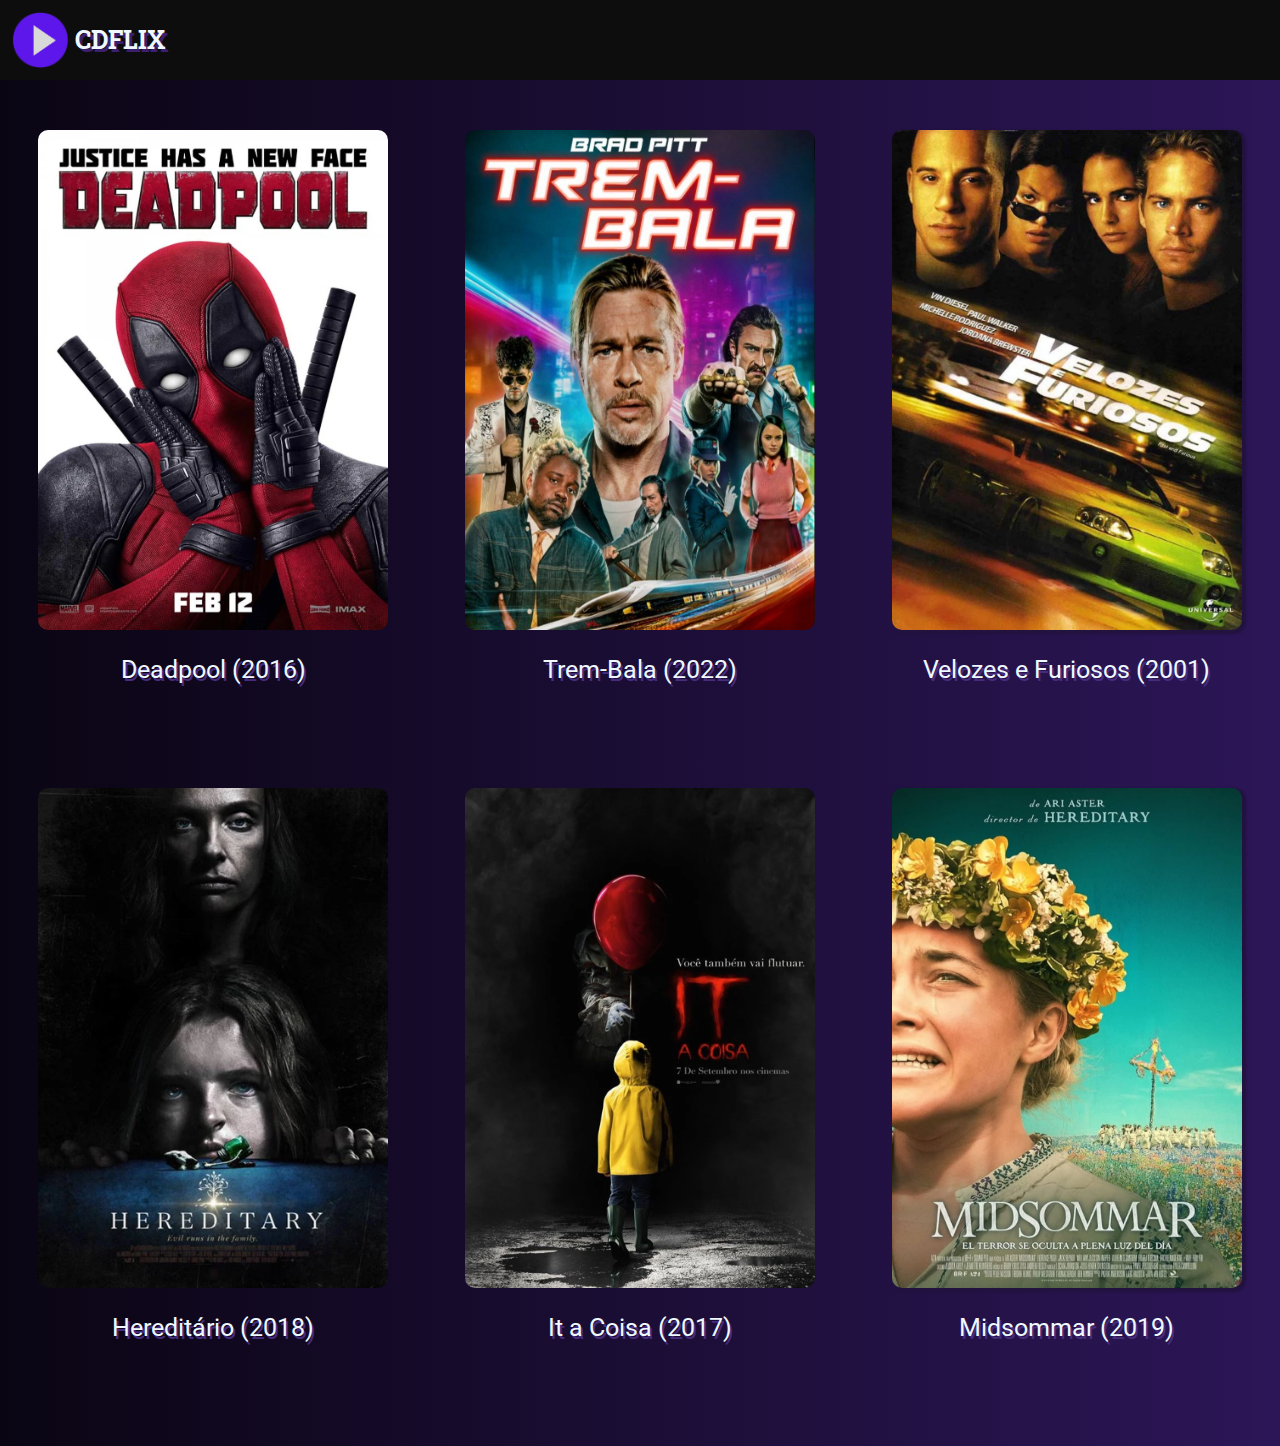
==== index.html @ 3d3a0a9f "adicionando icone e capas de filmes" ====
<!DOCTYPE html>
<html lang="pt-br">
    <head>
        <meta charset="UTF-8">
        <title>Menu</title>
        <link rel="icon" href="img/logo.png" type="image/x-icon"/>
        <style>
            @import url('https://fonts.googleapis.com/css2?family=Roboto+Slab:wght@100..900&display=swap');
            @import url('https://fonts.googleapis.com/css2?family=Roboto:ital,wght@0,100;0,300;0,400;0,500;0,700;0,900;1,100;1,300;1,400;1,500;1,700;1,900&display=swap');

            * {
                margin: 0;
                padding: 0;
                box-sizing: border-box;
                line-height: 1.5;
            }

            body {
                height: 100%;
                background: linear-gradient(to right, #0a0513, #2c1657);
            }

            header {
                width: 100%;
                height: 80px;
                background-color: #0d0d0e;
                display: flex;
                color: aliceblue;
                justify-content: space-between;
                margin-bottom: 50px;
            }

            .div_logo {
                display: flex;
                align-items: center;
                margin-left: 10px;
            }

            .logo {
                height: 60px;
                width: 60px;
            }

            .titulo {
                font-family: "Roboto Slab", serif;
                font-size: 25px;
                margin-left: 5px;
                text-shadow: 3px 3px #3c2070;
            }

            .divfilmesacao {
                display: flex;
                justify-content: space-around;
                flex-wrap: wrap;
            }

            .filmescover {
                height: 500px;
                width: 350px;
                border-radius: 10px;
                box-shadow: 2px 2px 2px 2px #22123f;
                margin-bottom: 10px;
                transition: 0.5s;
            }

            .deadpool {
                box-shadow: none;
            }

            .trembala {
                box-shadow: none;
            }

            .divfilmesterror {
                display: flex;
                justify-content: space-around;
                flex-wrap: wrap;
            }

            .hereditario {
                box-shadow: none;
            }

            .itacoisa {
                box-shadow: none;
            }

            .filmesdiv {
                text-align: center;
                margin-bottom: 100px;
                font-family: "Roboto", sans-serif, cursive;
                text-shadow: 2px 3px #472c7e;
                color: #f0f8ff;
                flex-wrap: wrap;
                font-size: 25px;
            }

            .filmescover:hover {
                transform: scale(1.1);
            }

        </style>
    </head>

    <body>
        <header>
            <div class="div_logo">
                <img class="logo" src="img/logo.png">
                <h1 class="titulo">CDFLIX</h1>
            </div>
        </header>

        <div class="divfilmesacao">
            <div class="filmesdiv">
                <a href="generos/acao/deadpool.html"><img class="filmescover deadpool" src="img/big-poster-do-filme-deadpool-tamanho-90x-0-cm-loot-op-011-geek.png"></a>
                <p>Deadpool (2016)</p>
            </div>
            <div class="filmesdiv">
                <a href="generos/acao/trem-bala.html"><img class="filmescover trembala" src="img/TREM BALA HE.jpeg"></a>
                <p>Trem-Bala (2022)</p>
            </div>
            <div class="filmesdiv">
                <a href="generos/acao/velozes-furiosos.html"><img class="filmescover" src="img/Velozes_e_Furiosos_-_Capa (1).png"></a>
                <p>Velozes e Furiosos (2001)</p>
            </div>
        </div>

        <div class="divfilmesterror">

            <div class="filmesdiv">   
                <a href="generos/terror/hereditario.html"><img class="filmescover hereditario" src="img/hereditario.png"></a>
                <p>Hereditário (2018)</p>
            </div>    
            <div class="filmesdiv">
                <a href="generos/terror/it-a-coisa.html"><img class="filmescover itacoisa" src="img/itacoisa.png"></a>
                <p>It a Coisa (2017)</p>
            </div>    
            <div class="filmesdiv">
                <a href="generos/terror/midsommar.html"><img class="filmescover" src="img/midsommar.png"></a>
                <p>Midsommar (2019)</p>
            </div>
        </div>
    
    </body>
</html>
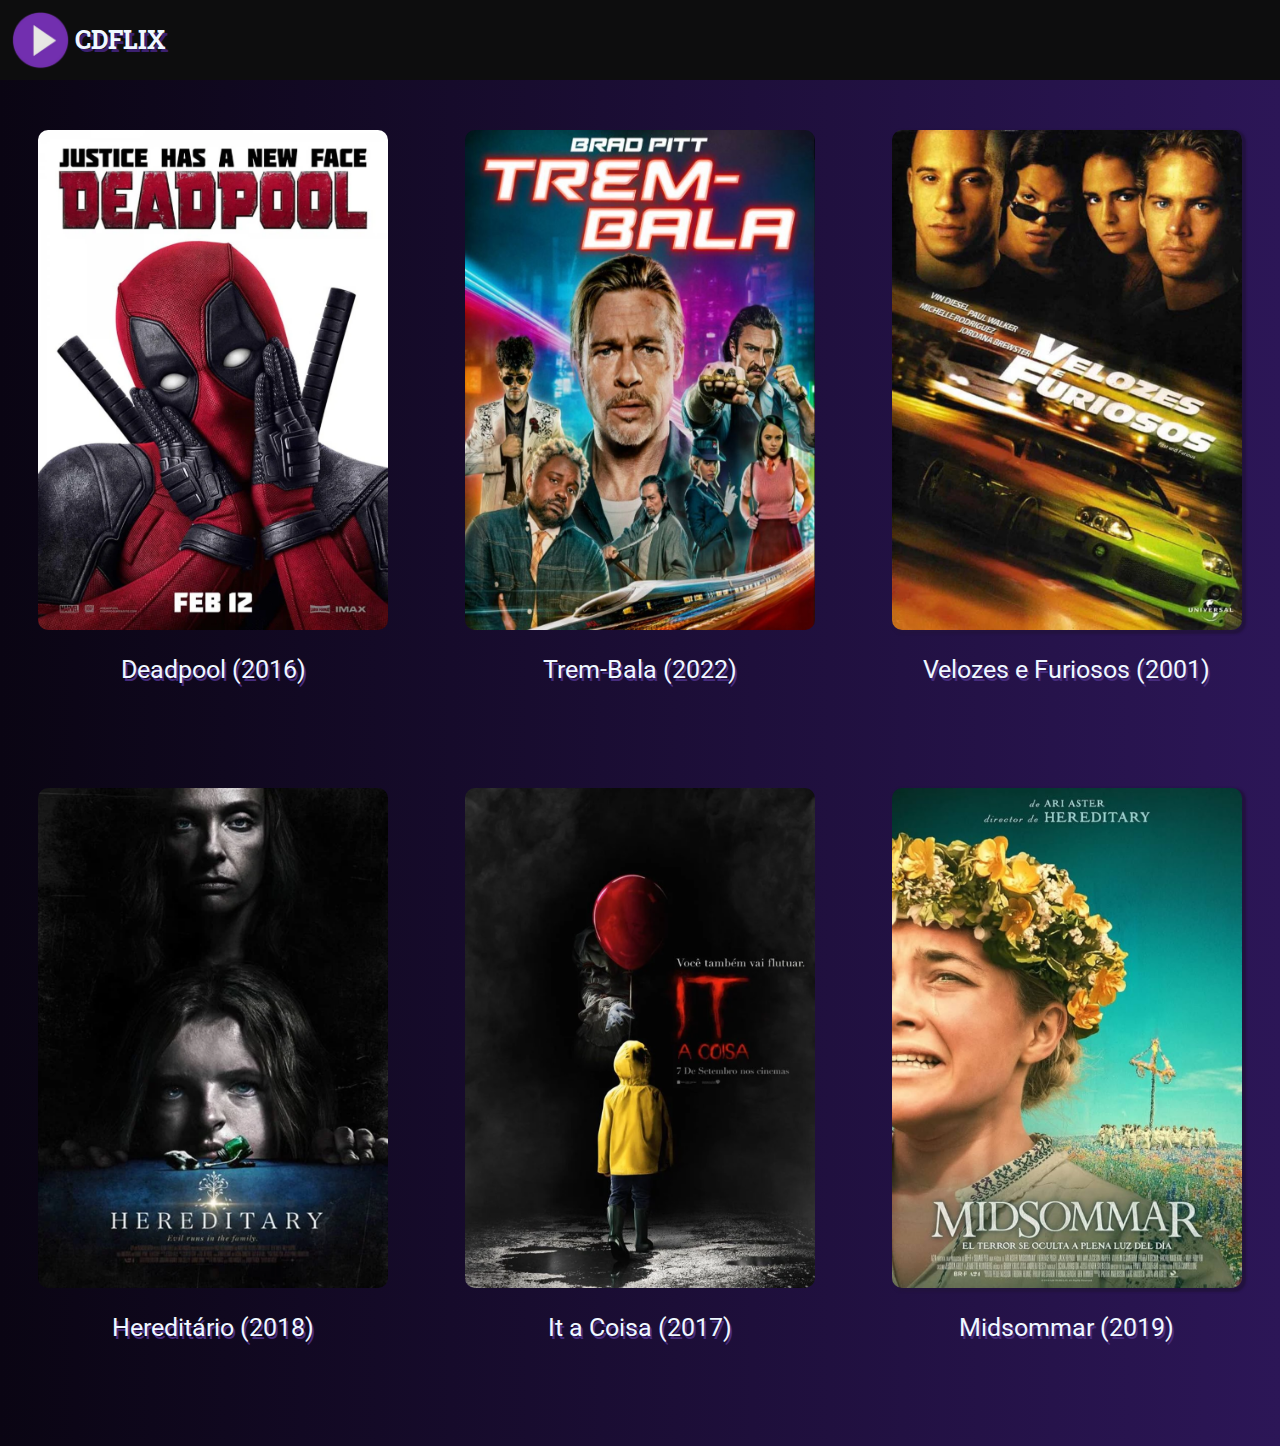
==== commit e5f7e2ec: "adicionando botão voltar nas páginas "bruno.html" e "cainan.html", trocando a cor do header e modifi" ====
--- a/index.html
+++ b/index.html
@@ -3,7 +3,7 @@
     <head>
         <meta charset="UTF-8">
         <title>Menu</title>
-        <link rel="icon" href="img/logo.png" type="image/x-icon"/>
+        <link rel="icon" href="img/a.png" type="image/x-icon"/>
         <style>
             @import url('https://fonts.googleapis.com/css2?family=Roboto+Slab:wght@100..900&display=swap');
             @import url('https://fonts.googleapis.com/css2?family=Roboto:ital,wght@0,100;0,300;0,400;0,500;0,700;0,900;1,100;1,300;1,400;1,500;1,700;1,900&display=swap');
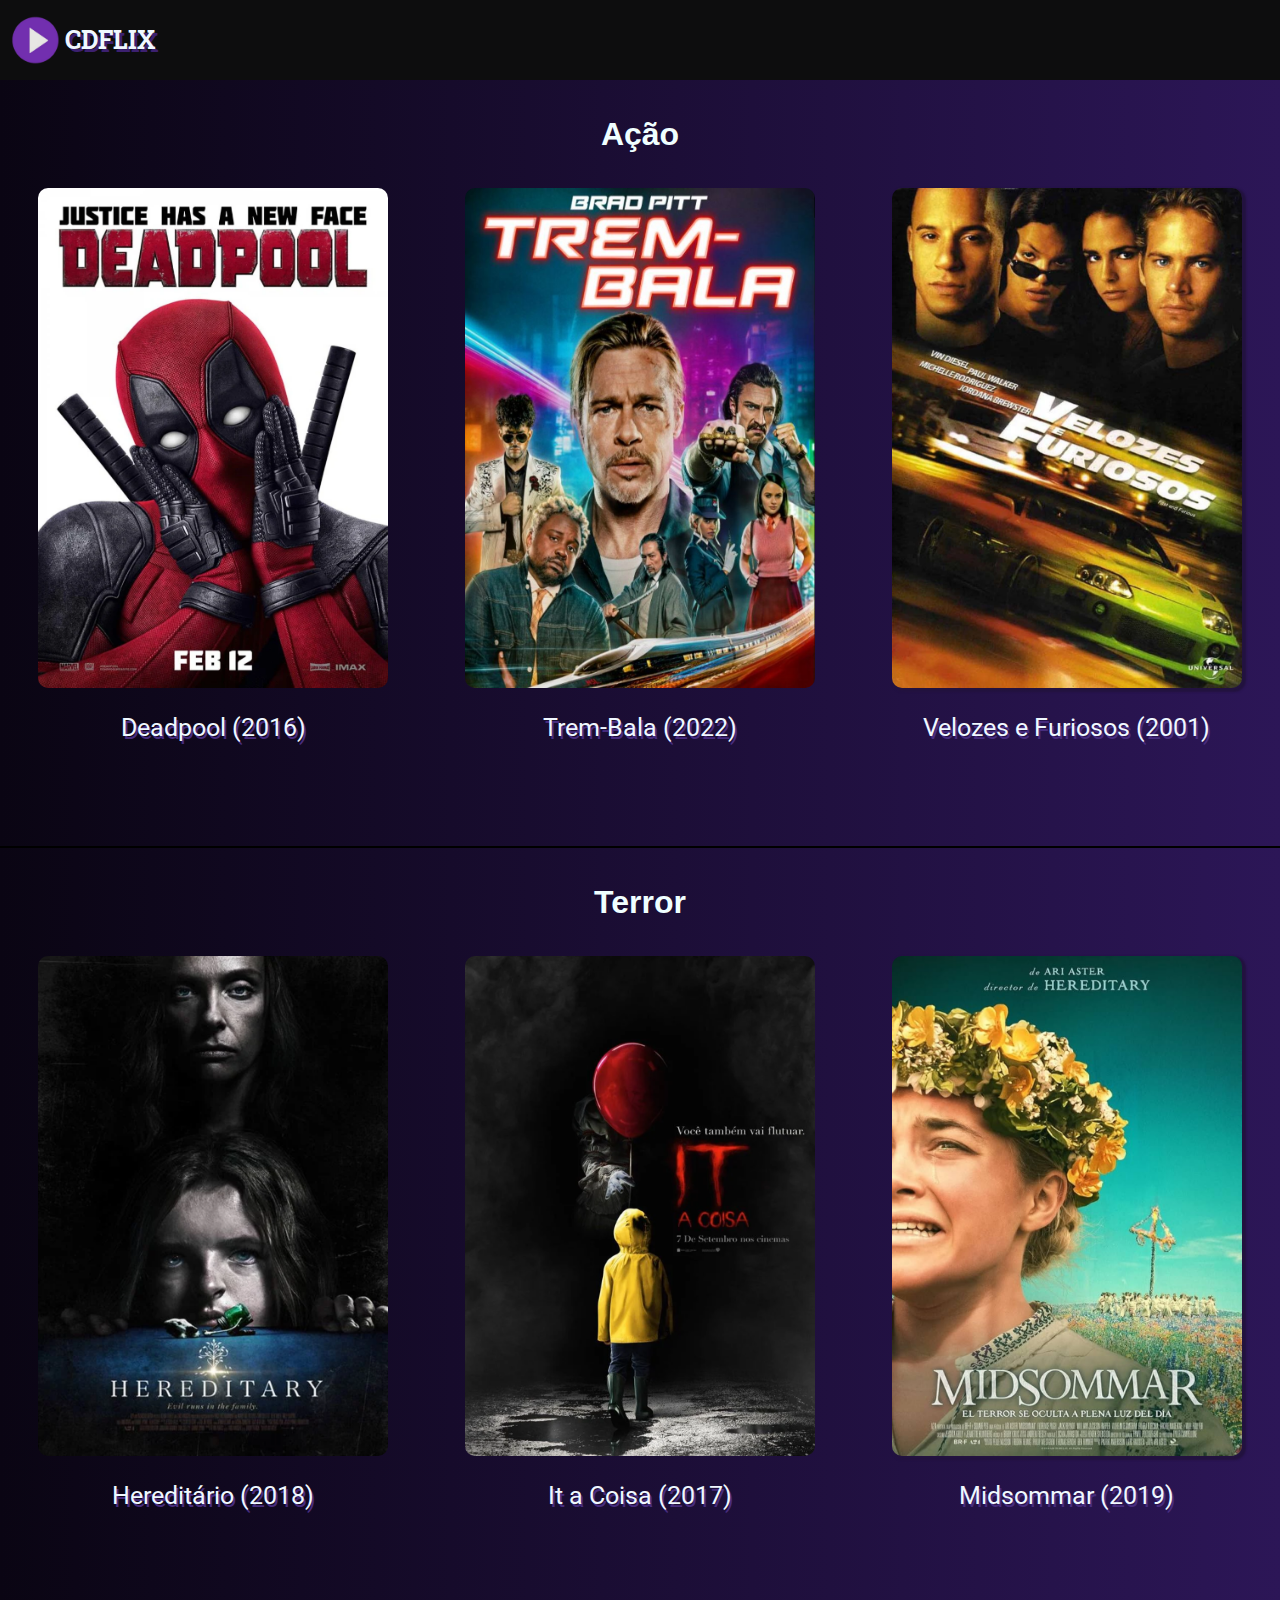
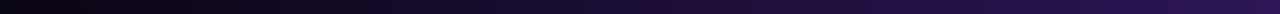
==== commit cb3119cc: "ajustando a página "index.html" e criando as páginas "deadpool.html" e "trem-bala.html" (obs: renome" ====
--- a/index.html
+++ b/index.html
@@ -27,7 +27,7 @@
                 display: flex;
                 color: aliceblue;
                 justify-content: space-between;
-                margin-bottom: 50px;
+                margin-bottom: 30px;
             }
 
             .div_logo {
@@ -37,8 +37,8 @@
             }
 
             .logo {
-                height: 60px;
-                width: 60px;
+                height: 50px;
+                width: 50px;
             }
 
             .titulo {
@@ -99,6 +99,23 @@
                 transform: scale(1.1);
             }
 
+            hr  
+            {
+                border: none;
+                height: 2px;
+                background-color: #000000;
+                margin-bottom: 30px;
+            }
+
+
+            .titulo-categ
+            {
+                color: azure;
+                text-align: center;
+                font-family: Arial, Helvetica, sans-serif;
+                margin-bottom: 30px;
+            }
+
         </style>
     </head>
 
@@ -110,13 +127,14 @@
             </div>
         </header>
 
+        <h1 class="titulo-categ">Ação</h1>
         <div class="divfilmesacao">
             <div class="filmesdiv">
                 <a href="generos/acao/deadpool.html"><img class="filmescover deadpool" src="img/big-poster-do-filme-deadpool-tamanho-90x-0-cm-loot-op-011-geek.png"></a>
                 <p>Deadpool (2016)</p>
             </div>
             <div class="filmesdiv">
-                <a href="generos/acao/trem-bala.html"><img class="filmescover trembala" src="img/TREM BALA HE.jpeg"></a>
+                <a href="generos/acao/trem-bala.html"><img class="filmescover trembala" src="img/TREM_BALA_HE.jpeg"></a>
                 <p>Trem-Bala (2022)</p>
             </div>
             <div class="filmesdiv">
@@ -125,6 +143,9 @@
             </div>
         </div>
 
+        <hr>
+
+        <h1 class="titulo-categ">Terror</h1>
         <div class="divfilmesterror">
 
             <div class="filmesdiv">   
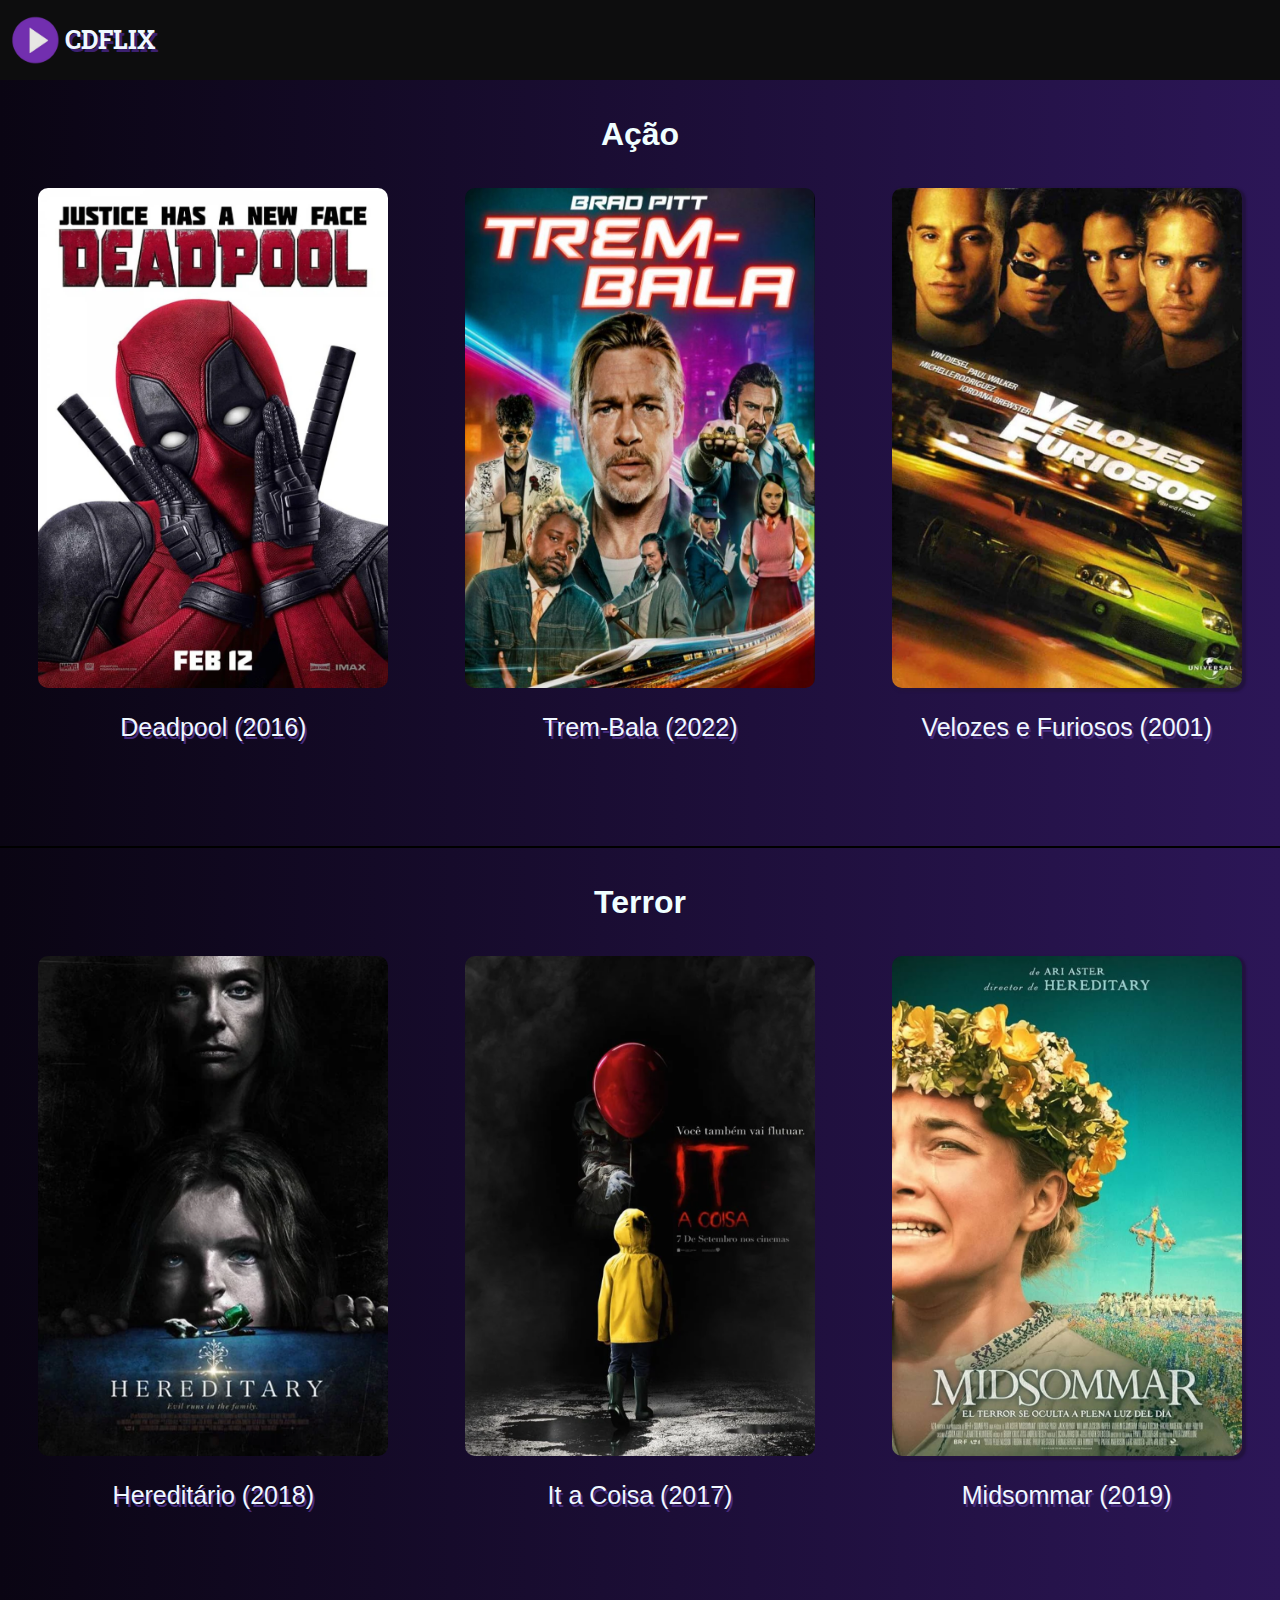
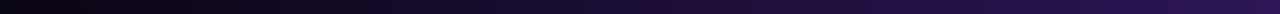
==== commit 42390a5b: "colocando footers, linkando as páginas "sobre_devs.html" com o "bruno.html" e "cainan.html" e atuali" ====
--- a/index.html
+++ b/index.html
@@ -13,6 +13,7 @@
                 padding: 0;
                 box-sizing: border-box;
                 line-height: 1.5;
+                font-family: Arial, Helvetica, sans-serif;
             }
 
             body {
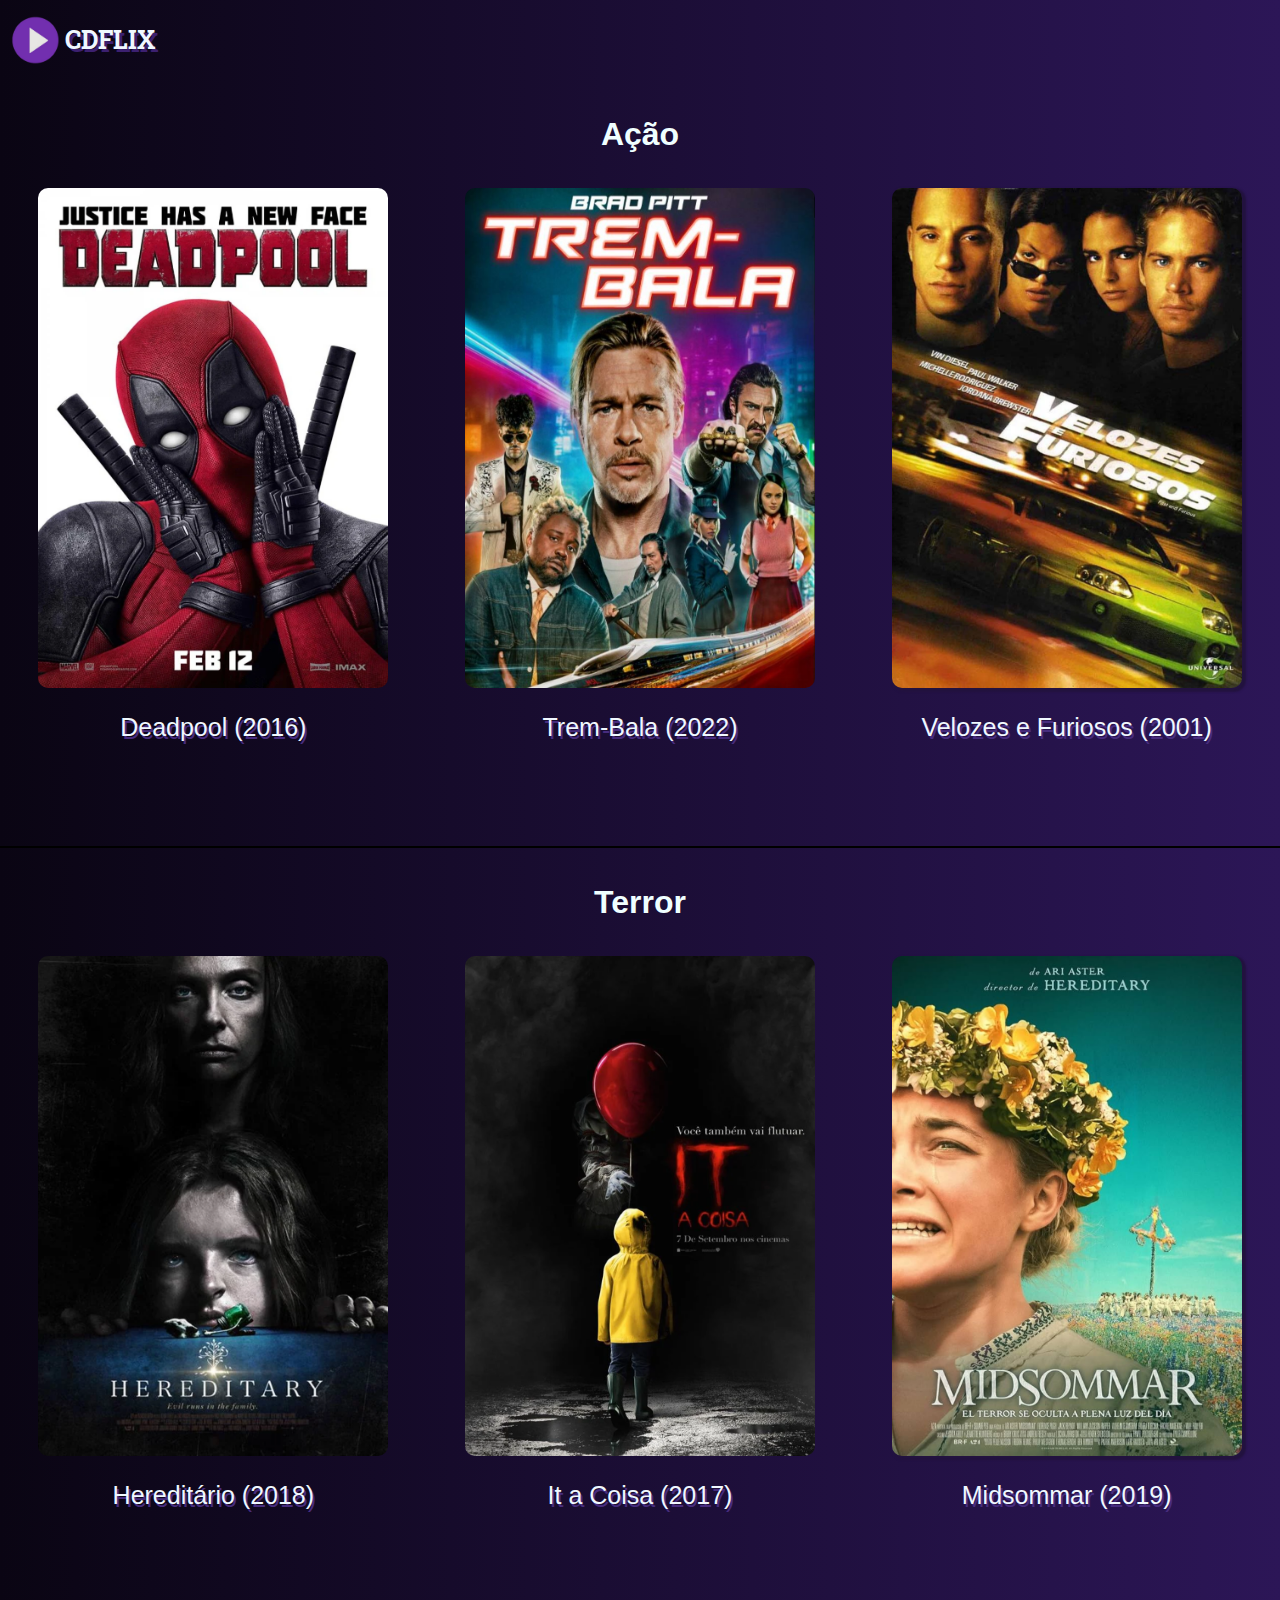
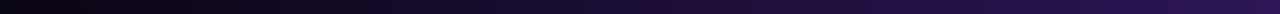
==== commit 5af7b5f6: "alterando o nome do banner "velozes_e_furiosos", inserindo conteúdo nas páginas "velozes-furiosos.ht" ====
--- a/index.html
+++ b/index.html
@@ -3,7 +3,7 @@
     <head>
         <meta charset="UTF-8">
         <title>Menu</title>
-        <link rel="icon" href="img/a.png" type="image/x-icon"/>
+        <link rel="icon" href="img/logo.png" type="image/x-icon"/>
         <style>
             @import url('https://fonts.googleapis.com/css2?family=Roboto+Slab:wght@100..900&display=swap');
             @import url('https://fonts.googleapis.com/css2?family=Roboto:ital,wght@0,100;0,300;0,400;0,500;0,700;0,900;1,100;1,300;1,400;1,500;1,700;1,900&display=swap');
@@ -24,7 +24,6 @@
             header {
                 width: 100%;
                 height: 80px;
-                background-color: #0d0d0e;
                 display: flex;
                 color: aliceblue;
                 justify-content: space-between;
@@ -139,7 +138,7 @@
                 <p>Trem-Bala (2022)</p>
             </div>
             <div class="filmesdiv">
-                <a href="generos/acao/velozes-furiosos.html"><img class="filmescover" src="img/Velozes_e_Furiosos_-_Capa (1).png"></a>
+                <a href="generos/acao/velozes-furiosos.html"><img class="filmescover" src="img/Velozes_e_Furiosos_-_Capa.png"></a>
                 <p>Velozes e Furiosos (2001)</p>
             </div>
         </div>
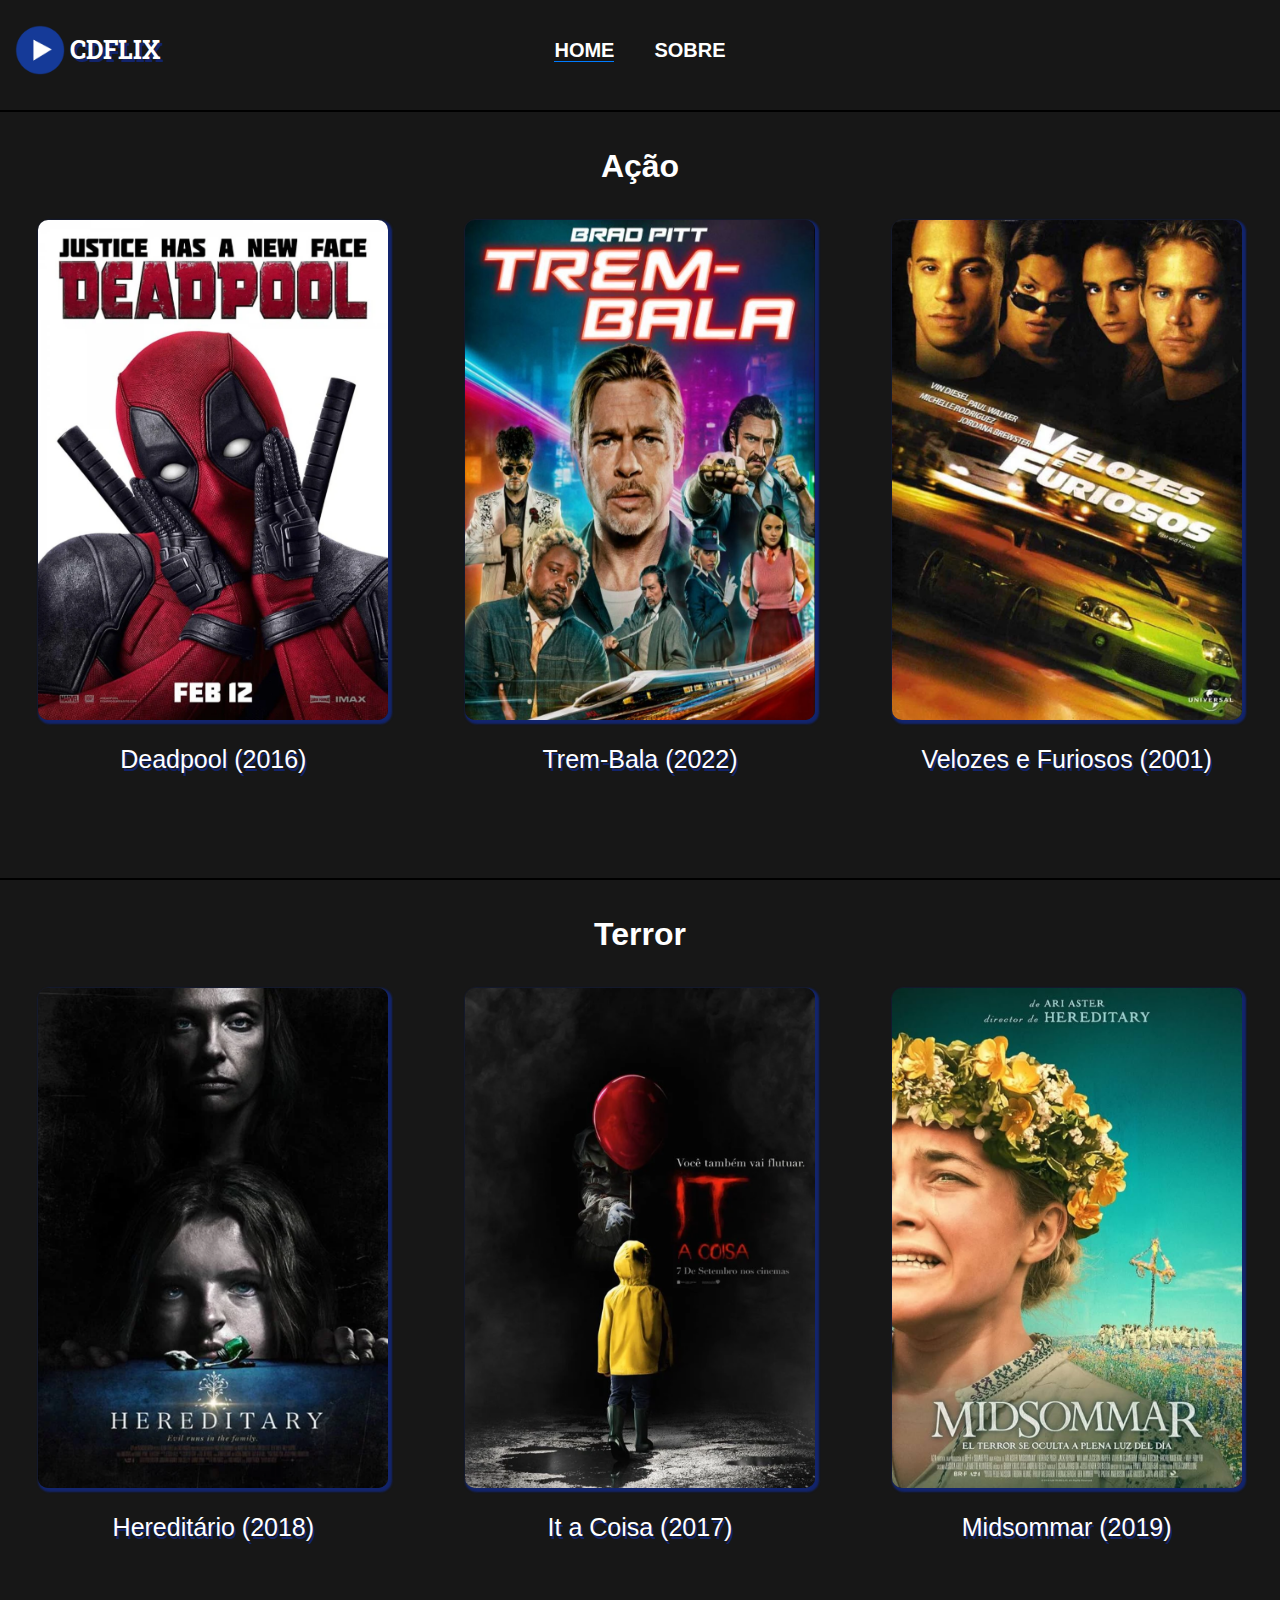
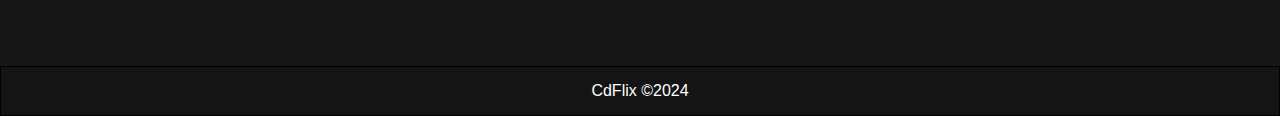
==== commit 4ace43bf: "alterando o design todo do site e adicionando os últimos detalhes que faltavam" ====
--- a/index.html
+++ b/index.html
@@ -14,18 +14,19 @@
                 box-sizing: border-box;
                 line-height: 1.5;
                 font-family: Arial, Helvetica, sans-serif;
+                color: #fff;
             }
 
             body {
                 height: 100%;
-                background: linear-gradient(to right, #0a0513, #2c1657);
+                background-color: #171717;
             }
 
             header {
                 width: 100%;
                 height: 80px;
                 display: flex;
-                color: aliceblue;
+                color: #fff;
                 justify-content: space-between;
                 margin-bottom: 30px;
             }
@@ -33,7 +34,9 @@
             .div_logo {
                 display: flex;
                 align-items: center;
-                margin-left: 10px;
+                margin-left: 15px;
+                margin-top: 25px;
+                position: absolute;
             }
 
             .logo {
@@ -45,7 +48,23 @@
                 font-family: "Roboto Slab", serif;
                 font-size: 25px;
                 margin-left: 5px;
-                text-shadow: 3px 3px #3c2070;
+                text-shadow: 3px 3px #12246c;
+            }
+
+            .rodape {
+                position: relative;
+                bottom: 0;
+                left: 0;
+                width: 100%;
+                background-color: #141414;
+                border: 1px #000000 solid;
+                justify-content: end;
+                display: flex;
+                margin-top: 20px;
+                height: 50px;
+                border: 1;
+                align-items: center;
+                justify-content: center;
             }
 
             .divfilmesacao {
@@ -58,7 +77,7 @@
                 height: 500px;
                 width: 350px;
                 border-radius: 10px;
-                box-shadow: 2px 2px 2px 2px #22123f;
+                box-shadow: 2px 2px 2px 2px #12246c;
                 margin-bottom: 10px;
                 transition: 0.5s;
             }
@@ -89,14 +108,15 @@
                 text-align: center;
                 margin-bottom: 100px;
                 font-family: "Roboto", sans-serif, cursive;
-                text-shadow: 2px 3px #472c7e;
-                color: #f0f8ff;
+                text-shadow: 2px 3px #12246c;
+                color: #fff;
                 flex-wrap: wrap;
                 font-size: 25px;
             }
 
-            .filmescover:hover {
+            .filmesdiv:hover {
                 transform: scale(1.1);
+                transition: 0.5s;
             }
 
             hr  
@@ -107,13 +127,44 @@
                 margin-bottom: 30px;
             }
 
-
             .titulo-categ
             {
-                color: azure;
+                color: #fff;
                 text-align: center;
                 font-family: Arial, Helvetica, sans-serif;
                 margin-bottom: 30px;
+            }
+
+            .menu {
+                flex-grow: 1;
+                text-align: center;
+                align-items: center;
+            }
+
+            .menu ul {
+                margin-top: 35px;
+                list-style: none;
+                display: flex;
+                justify-content: center;
+                font-size: 20px;
+            }
+
+            li + li {
+                margin-left: 40px;
+            }
+
+            .menu a {
+                text-decoration: none;
+                color: #fff;
+                font-weight: bold;
+            }
+
+            .menu a:hover {
+                color: #007BFF;
+            }
+
+            .selecionado {
+                box-shadow: #007BFF 0px 1px;
             }
 
         </style>
@@ -125,16 +176,30 @@
                 <img class="logo" src="img/logo.png">
                 <h1 class="titulo">CDFLIX</h1>
             </div>
+            
+            <nav class="menu">
+                <ul>
+                    <li>
+                        <a class="selecionado" href="index.html">HOME</a>
+                    </li>
+
+                    <li>
+                        <a href="sobre_devs/sobre_devs.html">SOBRE</a>
+                    </li>
+                </ul>
+            </nav>
         </header>
+
+        <hr>
 
         <h1 class="titulo-categ">Ação</h1>
         <div class="divfilmesacao">
             <div class="filmesdiv">
-                <a href="generos/acao/deadpool.html"><img class="filmescover deadpool" src="img/big-poster-do-filme-deadpool-tamanho-90x-0-cm-loot-op-011-geek.png"></a>
+                <a href="generos/acao/deadpool.html"><img class="filmescover" src="img/big-poster-do-filme-deadpool-tamanho-90x-0-cm-loot-op-011-geek.png"></a>
                 <p>Deadpool (2016)</p>
             </div>
             <div class="filmesdiv">
-                <a href="generos/acao/trem-bala.html"><img class="filmescover trembala" src="img/TREM_BALA_HE.jpeg"></a>
+                <a href="generos/acao/trem-bala.html"><img class="filmescover" src="img/TREM_BALA_HE.jpeg"></a>
                 <p>Trem-Bala (2022)</p>
             </div>
             <div class="filmesdiv">
@@ -149,11 +214,11 @@
         <div class="divfilmesterror">
 
             <div class="filmesdiv">   
-                <a href="generos/terror/hereditario.html"><img class="filmescover hereditario" src="img/hereditario.png"></a>
+                <a href="generos/terror/hereditario.html"><img class="filmescover" src="img/hereditario.png"></a>
                 <p>Hereditário (2018)</p>
             </div>    
             <div class="filmesdiv">
-                <a href="generos/terror/it-a-coisa.html"><img class="filmescover itacoisa" src="img/itacoisa.png"></a>
+                <a href="generos/terror/it-a-coisa.html"><img class="filmescover" src="img/itacoisa.png"></a>
                 <p>It a Coisa (2017)</p>
             </div>    
             <div class="filmesdiv">
@@ -161,6 +226,10 @@
                 <p>Midsommar (2019)</p>
             </div>
         </div>
+
+        <footer class="rodape">
+            <p>CdFlix ©2024</p>
+        </footer>
     
     </body>
 </html>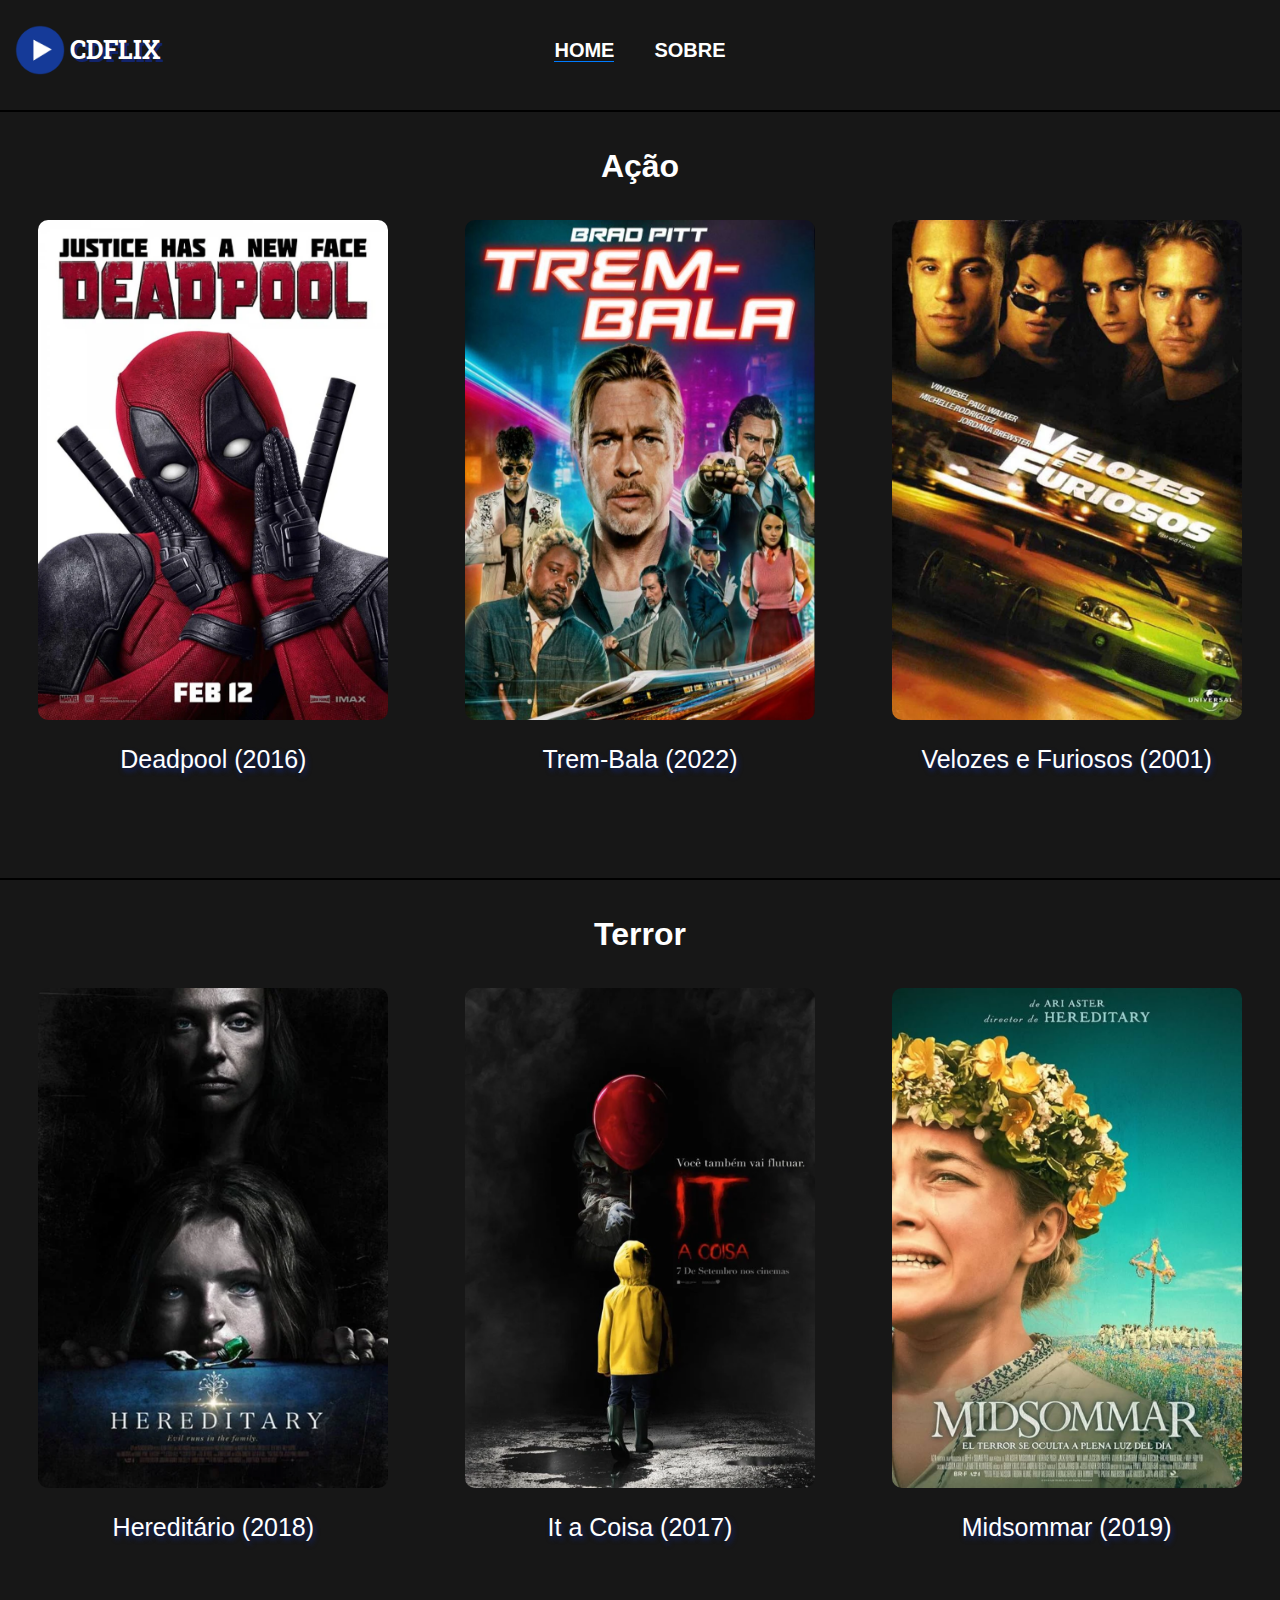
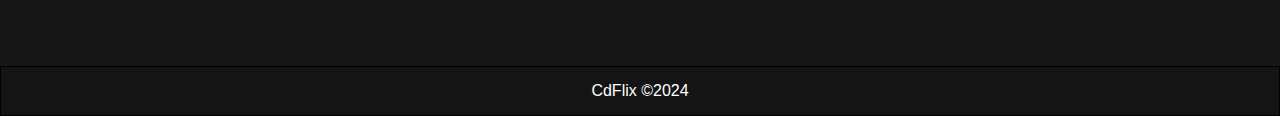
==== commit fc133304: "trocando nome e texto dos devs, mudando efeito de hover sobre as capas dos filmes na página index.ht" ====
--- a/index.html
+++ b/index.html
@@ -4,170 +4,7 @@
         <meta charset="UTF-8">
         <title>Menu</title>
         <link rel="icon" href="img/logo.png" type="image/x-icon"/>
-        <style>
-            @import url('https://fonts.googleapis.com/css2?family=Roboto+Slab:wght@100..900&display=swap');
-            @import url('https://fonts.googleapis.com/css2?family=Roboto:ital,wght@0,100;0,300;0,400;0,500;0,700;0,900;1,100;1,300;1,400;1,500;1,700;1,900&display=swap');
-
-            * {
-                margin: 0;
-                padding: 0;
-                box-sizing: border-box;
-                line-height: 1.5;
-                font-family: Arial, Helvetica, sans-serif;
-                color: #fff;
-            }
-
-            body {
-                height: 100%;
-                background-color: #171717;
-            }
-
-            header {
-                width: 100%;
-                height: 80px;
-                display: flex;
-                color: #fff;
-                justify-content: space-between;
-                margin-bottom: 30px;
-            }
-
-            .div_logo {
-                display: flex;
-                align-items: center;
-                margin-left: 15px;
-                margin-top: 25px;
-                position: absolute;
-            }
-
-            .logo {
-                height: 50px;
-                width: 50px;
-            }
-
-            .titulo {
-                font-family: "Roboto Slab", serif;
-                font-size: 25px;
-                margin-left: 5px;
-                text-shadow: 3px 3px #12246c;
-            }
-
-            .rodape {
-                position: relative;
-                bottom: 0;
-                left: 0;
-                width: 100%;
-                background-color: #141414;
-                border: 1px #000000 solid;
-                justify-content: end;
-                display: flex;
-                margin-top: 20px;
-                height: 50px;
-                border: 1;
-                align-items: center;
-                justify-content: center;
-            }
-
-            .divfilmesacao {
-                display: flex;
-                justify-content: space-around;
-                flex-wrap: wrap;
-            }
-
-            .filmescover {
-                height: 500px;
-                width: 350px;
-                border-radius: 10px;
-                box-shadow: 2px 2px 2px 2px #12246c;
-                margin-bottom: 10px;
-                transition: 0.5s;
-            }
-
-            .deadpool {
-                box-shadow: none;
-            }
-
-            .trembala {
-                box-shadow: none;
-            }
-
-            .divfilmesterror {
-                display: flex;
-                justify-content: space-around;
-                flex-wrap: wrap;
-            }
-
-            .hereditario {
-                box-shadow: none;
-            }
-
-            .itacoisa {
-                box-shadow: none;
-            }
-
-            .filmesdiv {
-                text-align: center;
-                margin-bottom: 100px;
-                font-family: "Roboto", sans-serif, cursive;
-                text-shadow: 2px 3px #12246c;
-                color: #fff;
-                flex-wrap: wrap;
-                font-size: 25px;
-            }
-
-            .filmesdiv:hover {
-                transform: scale(1.1);
-                transition: 0.5s;
-            }
-
-            hr  
-            {
-                border: none;
-                height: 2px;
-                background-color: #000000;
-                margin-bottom: 30px;
-            }
-
-            .titulo-categ
-            {
-                color: #fff;
-                text-align: center;
-                font-family: Arial, Helvetica, sans-serif;
-                margin-bottom: 30px;
-            }
-
-            .menu {
-                flex-grow: 1;
-                text-align: center;
-                align-items: center;
-            }
-
-            .menu ul {
-                margin-top: 35px;
-                list-style: none;
-                display: flex;
-                justify-content: center;
-                font-size: 20px;
-            }
-
-            li + li {
-                margin-left: 40px;
-            }
-
-            .menu a {
-                text-decoration: none;
-                color: #fff;
-                font-weight: bold;
-            }
-
-            .menu a:hover {
-                color: #007BFF;
-            }
-
-            .selecionado {
-                box-shadow: #007BFF 0px 1px;
-            }
-
-        </style>
+        <link rel="stylesheet" href="css/style.css">
     </head>
 
     <body>
--- a/css/style.css
+++ b/css/style.css
@@ -0,0 +1,174 @@
+            @import url('https://fonts.googleapis.com/css2?family=Roboto+Slab:wght@100..900&display=swap');
+            @import url('https://fonts.googleapis.com/css2?family=Roboto:ital,wght@0,100;0,300;0,400;0,500;0,700;0,900;1,100;1,300;1,400;1,500;1,700;1,900&display=swap');
+
+            * {
+                margin: 0;
+                padding: 0;
+                box-sizing: border-box;
+                line-height: 1.5;
+                font-family: Arial, Helvetica, sans-serif;
+                color: #fff;
+            }
+
+            body {
+                height: 100%;
+                background-color: #171717;
+            }
+
+            header {
+                width: 100%;
+                height: 80px;
+                display: flex;
+                color: #fff;
+                justify-content: space-between;
+                margin-bottom: 30px;
+            }
+
+            .div_logo {
+                display: flex;
+                align-items: center;
+                margin-left: 15px;
+                margin-top: 25px;
+                position: absolute;
+            }
+
+            .logo {
+                height: 50px;
+                width: 50px;
+            }
+
+            .titulo {
+                font-family: "Roboto Slab", serif;
+                font-size: 25px;
+                margin-left: 5px;
+                text-shadow: 3px 3px #12246c;
+            }
+
+            .rodape {
+                position: relative;
+                bottom: 0;
+                left: 0;
+                width: 100%;
+                background-color: #141414;
+                border: 1px #000000 solid;
+                justify-content: end;
+                display: flex;
+                margin-top: 20px;
+                height: 50px;
+                border: 1;
+                align-items: center;
+                justify-content: center;
+            }
+
+            .divfilmesacao {
+                display: flex;
+                justify-content: space-around;
+                flex-wrap: wrap;
+            }
+
+            .filmescover {
+                height: 500px;
+                width: 350px;
+                border-radius: 10px;
+                margin-bottom: 10px;
+                transition: 0.5s;
+            }
+
+            .deadpool {
+                box-shadow: none;
+            }
+
+            .trembala {
+                box-shadow: none;
+            }
+
+            .divfilmesterror {
+                display: flex;
+                justify-content: space-around;
+                flex-wrap: wrap;
+            }
+
+            .hereditario {
+                box-shadow: none;
+            }
+
+            .itacoisa {
+                box-shadow: none;
+            }
+
+            .filmesdiv {
+                text-align: center;
+                margin-bottom: 100px;
+                font-family: "Roboto", sans-serif, cursive;
+                text-shadow: 2px 3px 5px #12246c;
+                color: #fff;
+                flex-wrap: wrap;
+                font-size: 25px;
+            }
+
+            @keyframes pulseShadow {
+            0% {
+                box-shadow: 2px 2px 5px 2px #12246c;
+            }
+            50% {
+                box-shadow: 4px 4px 15px 4px #12246c;
+            }
+            100% {
+                box-shadow: 2px 2px 5px 2px #12246c;
+            }
+            }
+
+            .filmescover:hover {
+            transform: scale(1.02);
+            transition: 0.5s;
+            animation: pulseShadow 1s infinite;
+            }
+
+
+            hr  
+            {
+                border: none;
+                height: 2px;
+                background-color: #000000;
+                margin-bottom: 30px;
+            }
+
+            .titulo-categ
+            {
+                color: #fff;
+                text-align: center;
+                font-family: Arial, Helvetica, sans-serif;
+                margin-bottom: 30px;
+            }
+
+            .menu {
+                flex-grow: 1;
+                text-align: center;
+                align-items: center;
+            }
+
+            .menu ul {
+                margin-top: 35px;
+                list-style: none;
+                display: flex;
+                justify-content: center;
+                font-size: 20px;
+            }
+
+            li + li {
+                margin-left: 40px;
+            }
+
+            .menu a {
+                text-decoration: none;
+                color: #fff;
+                font-weight: bold;
+            }
+
+            .menu a:hover {
+                color: #007BFF;
+            }
+
+            .selecionado {
+                box-shadow: #007BFF 0px 1px;
+            }
